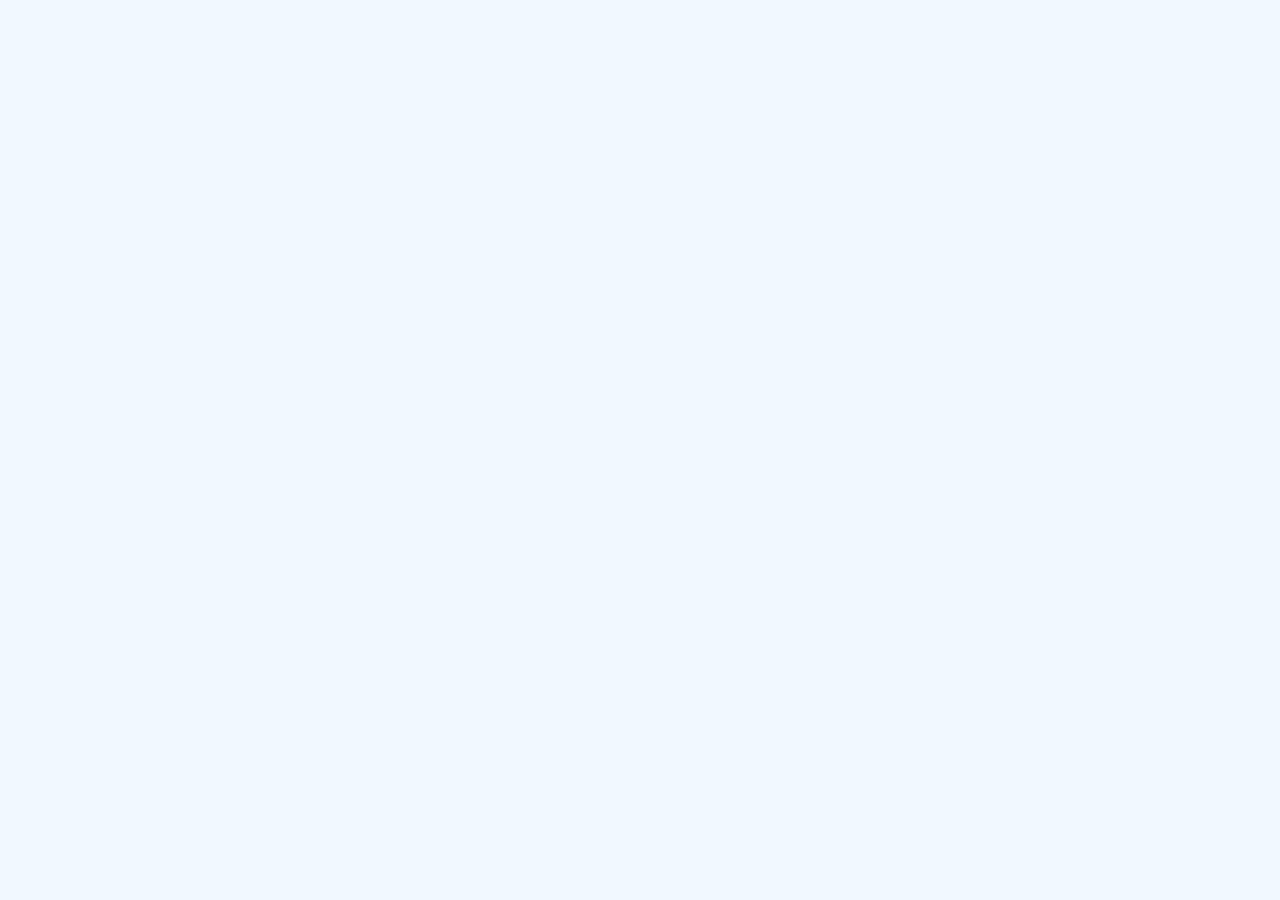
==== administrator.html @ f4a034f3 "created new files" ====
<!DOCTYPE html>
<html lang="en">
<head>
    <meta charset="UTF-8">
    <meta name="viewport" content="width=device-width, initial-scale=1.0">
    <link rel="stylesheet" href="./styles/modern-normalize.css">
    <link href="https://api.fontshare.com/v2/css?f[]=general-sans@400,401,500,600,700&display=swap" rel="stylesheet">
    <link rel="stylesheet" href="./styles/style.css">
    
    <link rel="stylesheet" href="./styles/utils.css">
    <title>Administrator</title>
</head>
<body>
    

    

















 <script src="./src/main.js"></script>
</body>
</html>
---- styles/style.css ----
:root{
    --clr-sky50: #f0f9ff;
    --clr-sky100: #e0f2fe;
    --clr-sky200: #bae6fd;
    --clr-sky300: #7dd3fc;
    --clr-sky400: #38bdf8;
    --clr-sky500: #0ea5e9;
    --clr-sky600: #0284c7;
    --clr-sky700: #0369a1;
    --clr-sky800: #075985;
    --clr-sky900: #0c4a6e;
    --clr-sky950: #082f49;

    --clr-neutral50: #fafafa;
    --clr-neutral950: #0a0a0a;

    --clr-red300: #fca5a5;
    --clr-green300: #86efac;


  /* sizes */
  --size-xxs: 0.5rem;
  --size-xs: 0.75rem;
  --size-sm: 0.875rem;
  --size-base: 1rem;
  --size-lg: 1.125rem;
  --size-xl: 1.25rem;
  --size-2xl: 1.5rem;
  --size-3xl: 1.875rem;
  --size-4xl: 2.25rem;
  --size-5xl: 3rem;
  --size-6xl: 3.75rem;
  --size-7xl: 4.5rem;
  --size-8xl: 6rem;
  --size-9xl: 8rem;
  --size-10xl: 10rem;
}



*{
    margin: 0;
    line-height: calc(1em + 0.5rem);
}

html{
    scroll-behavior: smooth;
}

body{
    font-family: 'General Sans', sans-serif;
    background-color: var(--clr-sky50);
    color: var(--clr-sky900);
}

img,
picture{
    display: block;
    max-width: 100%;
    user-select: none;
}

button{
    display: inline-block;
    padding: 0;
    border: none;
    background: none;
    cursor: pointer;
    color: inherit;
}

a{
    color: var(--clr-sky500);
    cursor: pointer;
}

strong{
    color: var(--clr-sky950);
}
---- styles/utils.css ----
/* xs */
/* @media (min-width: 475px) {} */

/* sm */
/* @media (min-width: 640px) {} */

/* md */
/* @media (min-width: 768px) {} */

/* lg */
/* @media (min-width: 1024px) {} */

/* xl */
/* @media (min-width: 1280px) {} */

/* 2xl */
/* @media (min-width: 1536px) {} */


.btn {
    display: inline-block;
    font-weight: 600;
    text-decoration: none;
    letter-spacing: -0.05em;
    background-color: var(--clr-sky500);
    color: var(--clr-sky50);
    padding: 0.5em 1em;
    border-radius: 6px;
    margin-left: 0.5em;
    transition: transform 0.2s;
}

.btn:hover {
    transform: translateY(-2px);
}

.container{
    width: 100%;
    margin-left: auto;
    margin-right: auto;
    padding-left: 0.5rem;
    padding-right: 0.5rem;
    border: 1px solid var(--clr-red300);
}

.section{
    margin-top: 5rem;
}

/* xs */
@media (min-width: 475px) {
    .container{
        max-width: 475px;
    }
}

/* sm */
@media (min-width: 640px) {
    .container{
        max-width: 640px;
    }
}

/* md */
@media (min-width: 768px) {
    .container{
        max-width: 768px;
    }
}

/* lg */
@media (min-width: 1024px) {
    .container{
        max-width: 1024px;
    }

    .section{
        margin-top: 10rem;
    }
}

/* xl */
@media (min-width: 1280px) {
    .container{
        max-width: 1280px;
    }
}

/* 2xl */
@media (min-width: 1536px) {
    .container{
        max-width: 1536px;
    }
}
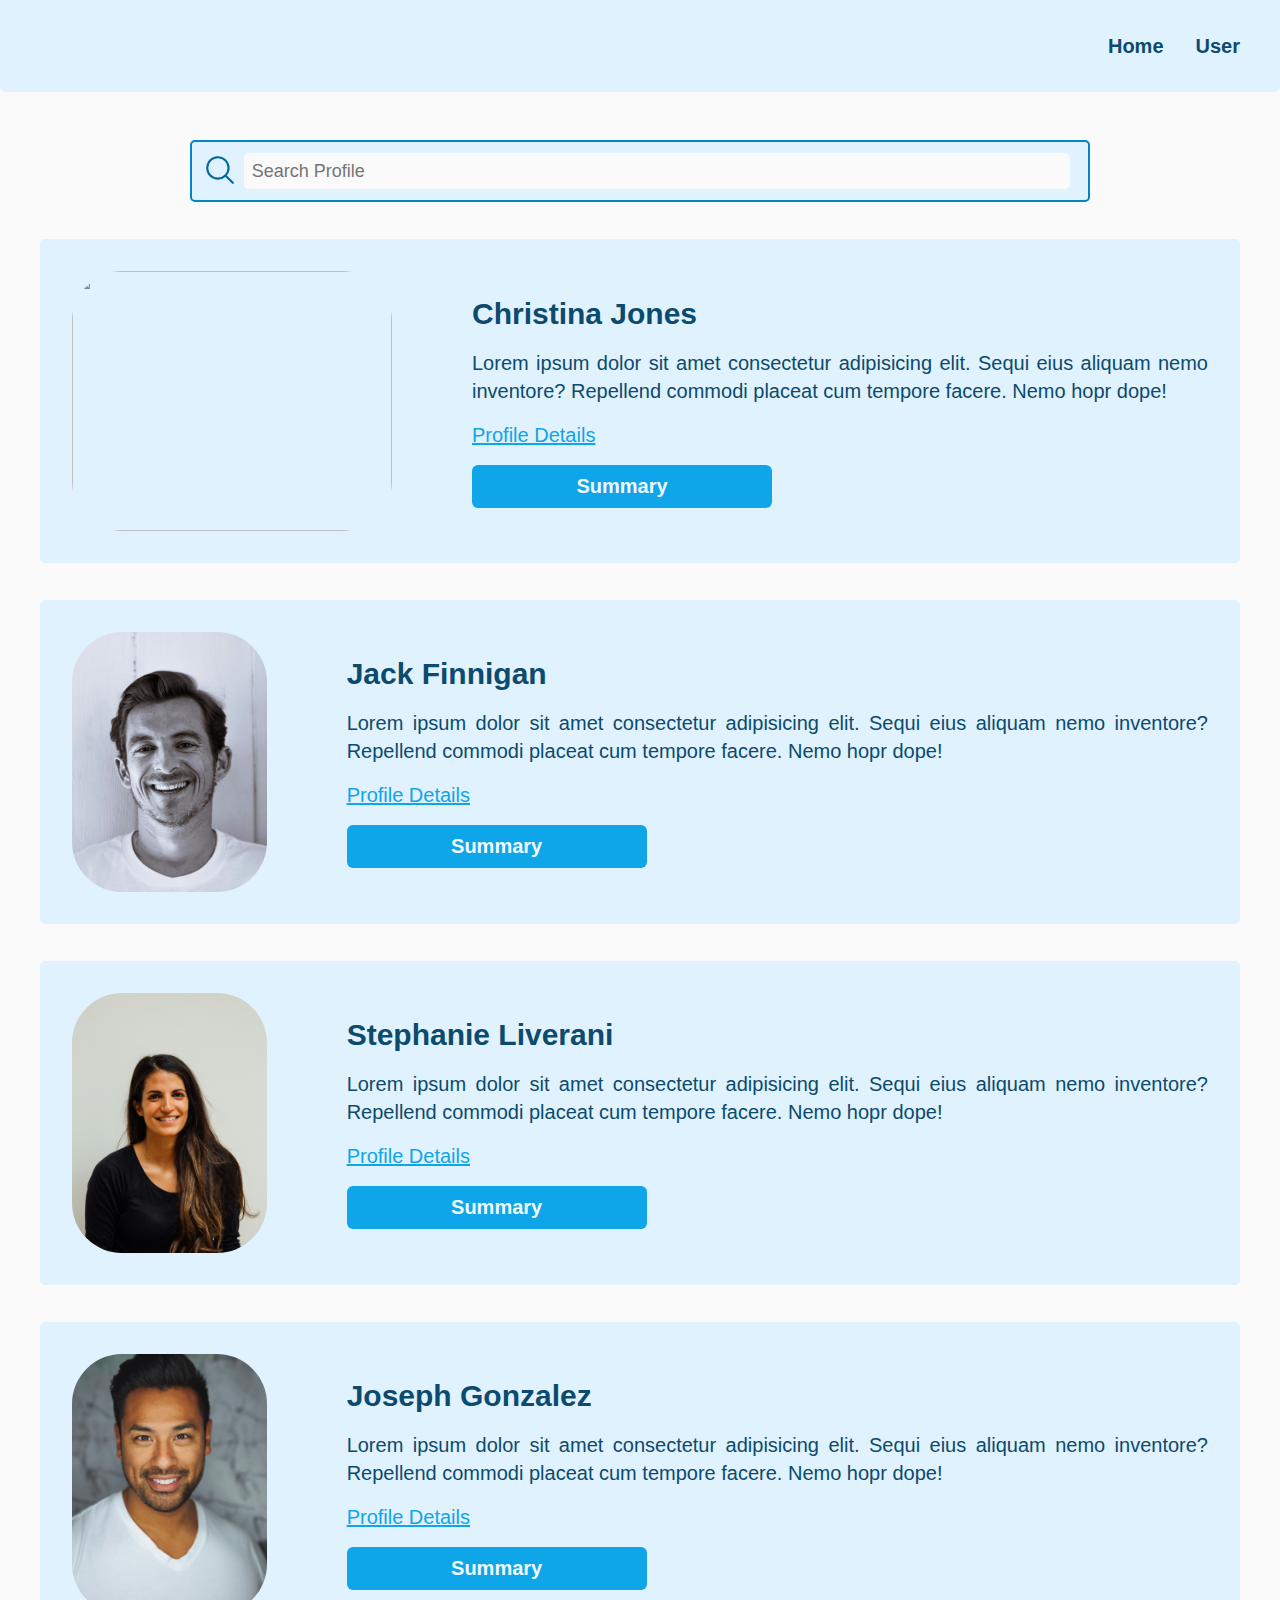
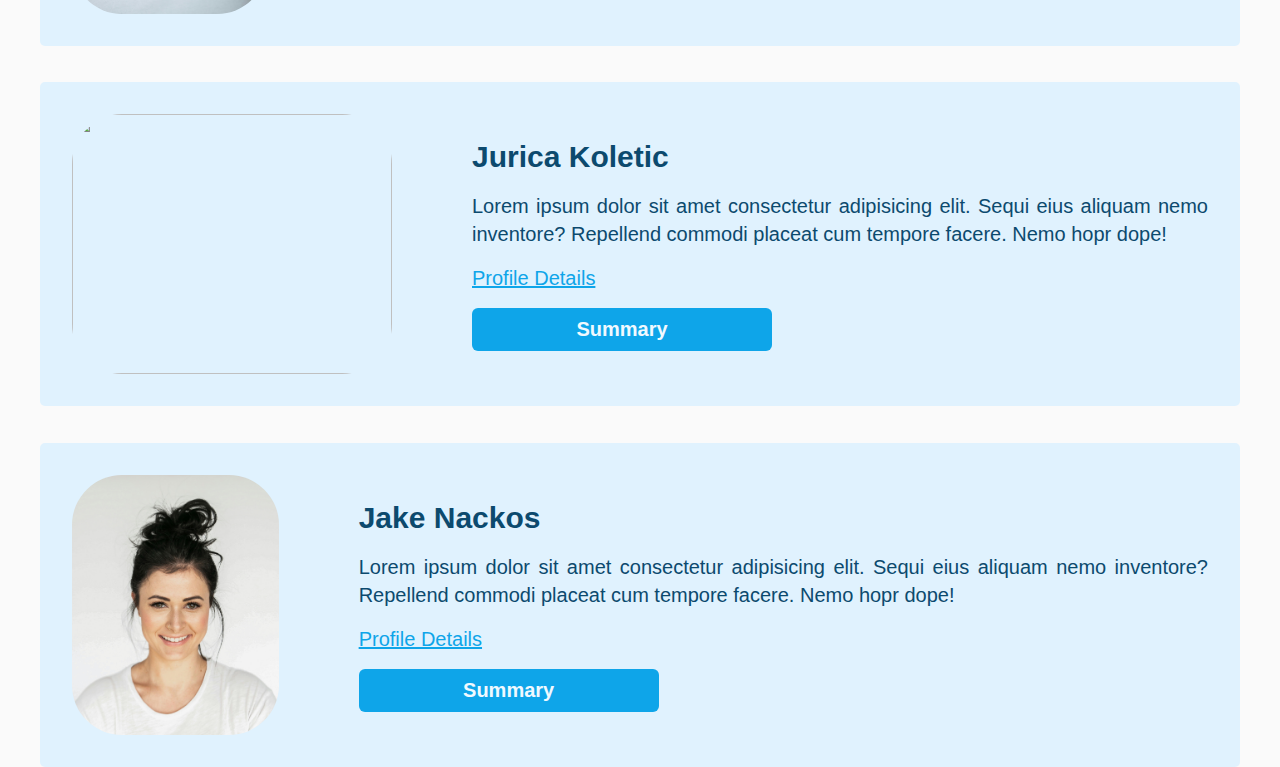
==== commit e651ccc3: "add administrator files" ====
--- a/administrator.html
+++ b/administrator.html
@@ -5,30 +5,118 @@
     <meta name="viewport" content="width=device-width, initial-scale=1.0">
     <link rel="stylesheet" href="./styles/modern-normalize.css">
     <link href="https://api.fontshare.com/v2/css?f[]=general-sans@400,401,500,600,700&display=swap" rel="stylesheet">
+    <link rel="stylesheet" href="https://cdnjs.cloudflare.com/ajax/libs/font-awesome/6.4.2/css/all.min.css" integrity="sha512-z3gLpd7yknf1YoNbCzqRKc4qyor8gaKU1qmn+CShxbuBusANI9QpRohGBreCFkKxLhei6S9CQXFEbbKuqLg0DA==" crossorigin="anonymous" referrerpolicy="no-referrer" />
     <link rel="stylesheet" href="./styles/style.css">
-    
+    <link rel="stylesheet" href="./styles/components/administrator.css">
     <link rel="stylesheet" href="./styles/utils.css">
     <title>Administrator</title>
 </head>
 <body>
-    
+  <header class="header container">
+    <nav>
+        <ul class="header__menu">
+          <li>
+            <a href="./index.html" class="header__link">Home</a>
+          </li>
+          <li>
+            <a href="user.html" class="header__link">User</a>
+          </li>
+        </ul>
+    </nav>
+  </header>
+  <main>
+    <section class="main container section">
+      <form class="search">
+        <div class="search__icon">
+          <svg xmlns="http://www.w3.org/2000/svg" viewBox="0 0 24 24" fill="currentColor">
+            <path fill-rule="evenodd" d="M10.5 3.75a6.75 6.75 0 1 0 0 13.5 6.75 6.75 0 0 0 0-13.5ZM2.25 10.5a8.25 8.25 0 1 1 14.59 5.28l4.69 4.69a.75.75 0 1 1-1.06 1.06l-4.69-4.69A8.25 8.25 0 0 1 2.25 10.5Z" clip-rule="evenodd" />
+          </svg>
+        </div>
+        <input type="text" name="" id="search__input" class="search__input" placeholder="Search Profile">
+      </form>
+      <div class="profile__list">
 
-    
+        <div class="profile">
+          <img src="./images/prof1.jpg" alt="" class="profile__photo">
+          <div class="profile__content">
+            <h2 class="profile__name">Christina Jones</h2>
+            <p class="profile__description">
+              Lorem ipsum dolor sit amet consectetur adipisicing elit. Sequi eius aliquam nemo inventore? Repellend commodi placeat cum tempore facere. Nemo hopr dope!
+            </p>
+            <a href="profileD1.html" target="_blank" class="profile__details">Profile Details</a>
+            <button class="profile__summary btn">Summary</button>
+          </div>
+        </div>
+
+        <div class="profile">
+          <img src="./images/prof2.jpg" alt="" class="profile__photo">
+          <div class="profile__content">
+            <h2 class="profile__name">Jack Finnigan</h2>
+            <p class="profile__description">
+              Lorem ipsum dolor sit amet consectetur adipisicing elit. Sequi eius aliquam nemo inventore? Repellend commodi placeat cum tempore facere. Nemo hopr dope!
+            </p>
+            <a href="profileD2.html" target="_blank" class="profile__details">Profile Details</a>
+            <button class="profile__summary btn">Summary</button>
+          </div>
+        </div>
+
+        <div class="profile">
+          <img src="./images/prof3.jpg" alt="" class="profile__photo">
+          <div class="profile__content">
+            <h2 class="profile__name">Stephanie Liverani</h2>
+            <p class="profile__description">
+              Lorem ipsum dolor sit amet consectetur adipisicing elit. Sequi eius aliquam nemo inventore? Repellend commodi placeat cum tempore facere. Nemo hopr dope!
+            </p>
+            <a href="profileD3.html" target="_blank" class="profile__details">Profile Details</a>
+            <button class="profile__summary btn">Summary</button>
+          </div>
+        </div>
+
+        <div class="profile">
+          <img src="./images/prof4.jpg" alt="" class="profile__photo">
+          <div class="profile__content">
+            <h2 class="profile__name">Joseph Gonzalez</h2>
+            <p class="profile__description">
+              Lorem ipsum dolor sit amet consectetur adipisicing elit. Sequi eius aliquam nemo inventore? Repellend commodi placeat cum tempore facere. Nemo hopr dope!
+            </p>
+            <a href="profileD4.html" target="_blank" class="profile__details">Profile Details</a>
+            <button class="profile__summary btn">Summary</button>
+          </div>
+        </div>
+
+        <div class="profile">
+          <img src="./images/prof5.jpg" alt="" class="profile__photo">
+          <div class="profile__content">
+            <h2 class="profile__name">Jurica Koletic</h2>
+            <p class="profile__description">
+              Lorem ipsum dolor sit amet consectetur adipisicing elit. Sequi eius aliquam nemo inventore? Repellend commodi placeat cum tempore facere. Nemo hopr dope!
+            </p>
+            <a href="profileD5.html" target="_blank" class="profile__details">Profile Details</a>
+            <button class="profile__summary btn">Summary</button>
+          </div>
+        </div>
+
+        <div class="profile">
+          <img src="./images/prof6.jpg" alt="" class="profile__photo">
+          <div class="profile__content">
+            <h2 class="profile__name">Jake Nackos</h2>
+            <p class="profile__description">
+              Lorem ipsum dolor sit amet consectetur adipisicing elit. Sequi eius aliquam nemo inventore? Repellend commodi placeat cum tempore facere. Nemo hopr dope!
+            </p>
+            <a href="profileD6.html" target="_blank" class="profile__details">Profile Details</a>
+            <button class="profile__summary btn">Summary</button>
+          </div>
+        </div>
+
+      </div>
+
+    </section>
+  </main>
 
 
 
 
-
-
-
-
-
-
-
-
-
-
-
+  <footer class="footer container section"></footer>
 
 
  <script src="./src/main.js"></script>
--- a/styles/style.css
+++ b/styles/style.css
@@ -49,7 +49,7 @@
 
 body{
     font-family: 'General Sans', sans-serif;
-    background-color: var(--clr-sky50);
+    background-color: var(--clr-neutral50);
     color: var(--clr-sky900);
 }
 
@@ -75,5 +75,5 @@
 }
 
 strong{
-    color: var(--clr-sky950);
+    color: var(--clr-sky900);
 }--- a/styles/components/administrator.css
+++ b/styles/components/administrator.css
@@ -0,0 +1,364 @@
+.header{
+    padding-top: 1rem;
+    padding-bottom: 1rem;
+    position: sticky;
+    top: 0;
+    z-index: 3;
+    background-color: var(--clr-sky100);
+    border-bottom-left-radius: 5px;
+    border-bottom-right-radius: 5px;
+}
+
+.header__menu{
+    display: flex;
+    justify-content: flex-end;
+    align-items: center;
+    list-style: none;
+   
+}
+
+
+.header__link{
+    text-decoration: none;
+    color: var(--clr-sky900);
+    font-size: var(--size-sm);
+    font-weight: 600;
+    margin-right: 1.5rem;
+    transition: all 0.3s;
+}
+
+.header__link:hover{
+    letter-spacing: 0.03rem;
+    font-weight: 700;
+    color: var(--clr-sky400);
+}
+
+
+.main{
+    height: 100vh;
+}
+
+
+.search{
+    width: 100%;
+    /* margin-left: auto;
+    margin-right: auto; */
+    padding: 0.3rem;
+    display: flex;
+    flex-direction: row;
+    justify-content: center;
+    border: 2px solid var(--clr-sky600);
+    border-radius: 5px;
+    background-color: var(--clr-sky100);
+}
+
+.search__icon{
+    color: var(--clr-sky700);
+    width: var(--size-lg);
+    height: var(--size-lg);
+    background-color: var(--clr-sky100);
+    /* padding-right: 3px; */
+    
+}
+
+.search__input{
+    border: none;
+    outline: none;
+    box-shadow: none;
+    border-radius: 5px;
+    width: 100%;
+    font-size: var(--size-sm);
+    padding: 0.3rem;
+    margin-left: 0.3rem;
+    margin-right: 0.2rem;
+    color: var(--clr-sky950);
+    background-color: var(--clr-neutral50);
+    
+}
+
+.search__input:focus{
+    border: 1px solid var(--clr-sky600);
+}
+
+
+.profile{
+    display: flex;
+    flex-direction: column;
+    justify-content: center;
+    align-items: center;
+    gap: 1rem;
+    margin-top: 2rem;
+    padding: 1rem;
+    background-color: var(--clr-sky100);
+    border-radius: 5px;
+}
+
+.profile__photo{
+    width: 140px;
+    height: 130px;
+    object-fit: cover;
+    border-radius: 50px 50px;
+}
+
+.profile__content{
+    display: flex;
+    flex-direction: column;
+    justify-content: center;
+    /* align-items: center; */
+    gap: 0.3rem;
+    /* margin-left: 5rem;
+    margin-right: 5rem; */
+    
+}
+
+.profile__name{
+    font-size: var(--size-lg);
+    text-align: center;
+}
+
+.profile__description{
+    
+    font-size: var(--size-sm);
+    text-align: justify;
+}
+
+.profile__details{
+    color: var(--clr-sky500);
+    font-size: var(--size-sm);
+    font-weight: 500;
+    /* text-align: center; */
+    transition: all 0.3s;
+}
+.profile__details:hover{
+    color: var(--clr-sky700);
+    font-weight: 600;
+}
+
+.profile__summary{
+    font-size: var(--size-base);
+}
+
+
+
+/* xs */
+@media (min-width: 475px) {
+    .header{
+        padding-top: 1.5rem;
+        padding-bottom: 1.5rem;
+    }
+    
+    
+    .header__link{
+        font-size: var(--size-base);
+        margin-right: 1.2rem;
+    }
+    
+    
+    .search{
+        padding: 0.4rem;
+    }
+    
+    .search__icon{
+        width: var(--size-xl);
+        height: var(--size-xl);  
+    }
+    
+    .search__input{
+        font-size: var(--size-base);
+        padding-left: 0.3rem;
+        margin-left: 0.4rem;
+        margin-right: 0.2rem; 
+    }
+    
+    .profile{
+        gap: 1rem;
+        margin-top: 2.2rem;
+        padding: 1.3rem;
+    }
+    
+    .profile__photo{
+        width: 150px;
+        height: 140px;
+    }
+    
+    .profile__content{
+        gap: 0.4rem;
+   
+    }
+    
+    .profile__name{
+        font-size: var(--size-xl);
+    }
+    
+    .profile__description{
+        
+        font-size: var(--size-base);
+    }
+    
+    .profile__details{
+        font-size: var(--size-base);
+    }
+    
+    .profile__summary{
+        font-size: var(--size-base);
+    }
+}
+
+/* sm */
+@media (min-width: 640px) {
+    .profile__summary{
+        width:300px;
+        margin: auto;
+
+    }
+}
+
+/* md */
+@media (min-width: 768px) {
+    .header{
+        padding-top: 2rem;
+        padding-bottom: 2rem;
+    }
+    
+    .header__link{
+        font-size: var(--size-lg);
+        margin-right: 1.5rem;
+    }
+    
+
+    
+    .search{
+        padding: 0.5rem;
+        border-radius: 5px;
+    }
+    
+    .search__icon{
+        width: var(--size-3xl);
+        height: var(--size-3xl);
+    }
+    
+    .search__input{
+        font-size: var(--size-lg);
+        padding-left: 0.5rem;
+        margin-left: 0.4rem;
+        margin-right: 0.4rem;
+        
+    }
+    
+    
+    .profile{
+        display: flex;
+        flex-direction: row;
+        justify-content: center;
+        align-items: center;
+        gap: 3rem;
+        margin-top: 2.3rem;
+        padding: 2rem;
+    }
+    
+    .profile__photo{
+        width: 260px;
+        height: 200px;
+    }
+    
+    .profile__content{
+        gap: 0.5rem;
+        
+    }
+    
+    .profile__name{
+        font-size: var(--size-2xl);
+        text-align: left;
+    }
+    
+    .profile__description{
+        
+        font-size: var(--size-lg);
+    }
+    
+    .profile__details{
+        font-size: var(--size-lg);
+    }
+    
+    .profile__summary{
+        font-size: var(--size-lg);
+        width:100%;
+        margin: 0;
+    }
+}
+
+/* lg */
+@media (min-width: 1024px) {
+    .search{
+        width:750px;
+        margin: auto;
+    }
+
+    .profile__summary{
+        width:300px;
+
+    }
+}
+
+/* xl */
+@media (min-width: 1280px) {
+    
+    .header__link{
+        font-size: var(--size-xl);
+        margin-right: 2rem;
+    }
+    
+
+    
+    .search{
+        padding: 0.7rem;
+        width:900px;
+    }
+    
+    .search__icon{
+        width: var(--size-4xl);
+        height: var(--size-4xl);
+    }
+    
+    .search__input{
+        padding: 1;  
+    }
+    
+    
+    .profile{
+        width:1200px;
+        gap: 5rem;
+        margin-left: auto;
+        margin-right: auto;
+       
+    }
+    
+    .profile__photo{
+        width: 320px;
+        height: 260px;
+    }
+    
+    .profile__content{
+        gap: 1rem;
+    }
+    
+    .profile__name{
+        font-size: var(--size-3xl);
+    }
+    
+    .profile__description{
+        
+        font-size: var(--size-xl);
+    }
+    
+    .profile__details{
+        font-size: var(--size-xl);
+    }
+    
+    .profile__summary{
+        font-size: var(--size-xl);
+    }
+}
+
+/* 2xl */
+/* @media (min-width: 1536px) {} */--- a/styles/utils.css
+++ b/styles/utils.css
@@ -21,12 +21,12 @@
     display: inline-block;
     font-weight: 600;
     text-decoration: none;
-    letter-spacing: -0.05em;
+    /* letter-spacing: -0.05em; */
     background-color: var(--clr-sky500);
     color: var(--clr-sky50);
     padding: 0.5em 1em;
     border-radius: 6px;
-    margin-left: 0.5em;
+    /* margin-left: 0.5em; */
     transition: transform 0.2s;
 }
 
@@ -40,11 +40,11 @@
     margin-right: auto;
     padding-left: 0.5rem;
     padding-right: 0.5rem;
-    border: 1px solid var(--clr-red300);
+    /* border: 1px solid var(--clr-red300); */
 }
 
 .section{
-    margin-top: 5rem;
+    margin-top: 2rem;
 }
 
 /* xs */
@@ -75,7 +75,7 @@
     }
 
     .section{
-        margin-top: 10rem;
+        margin-top: 3rem;
     }
 }
 
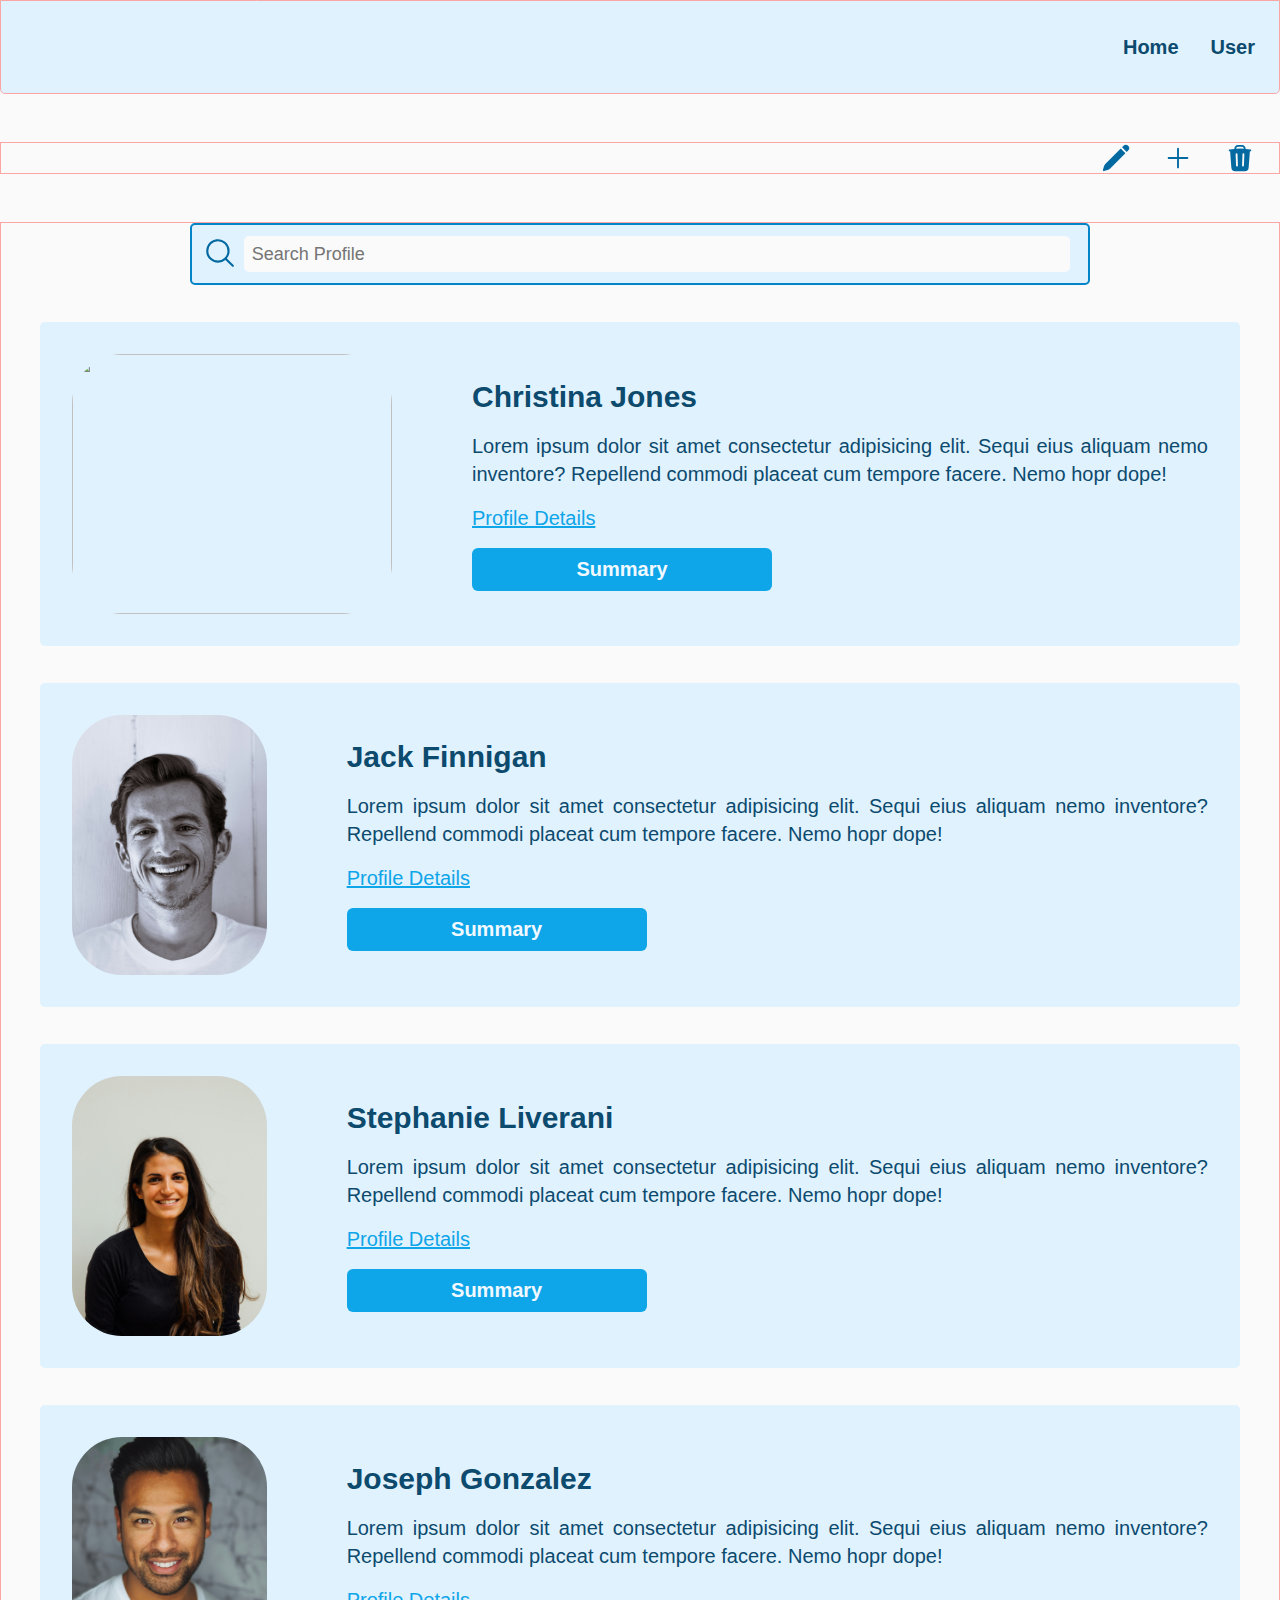
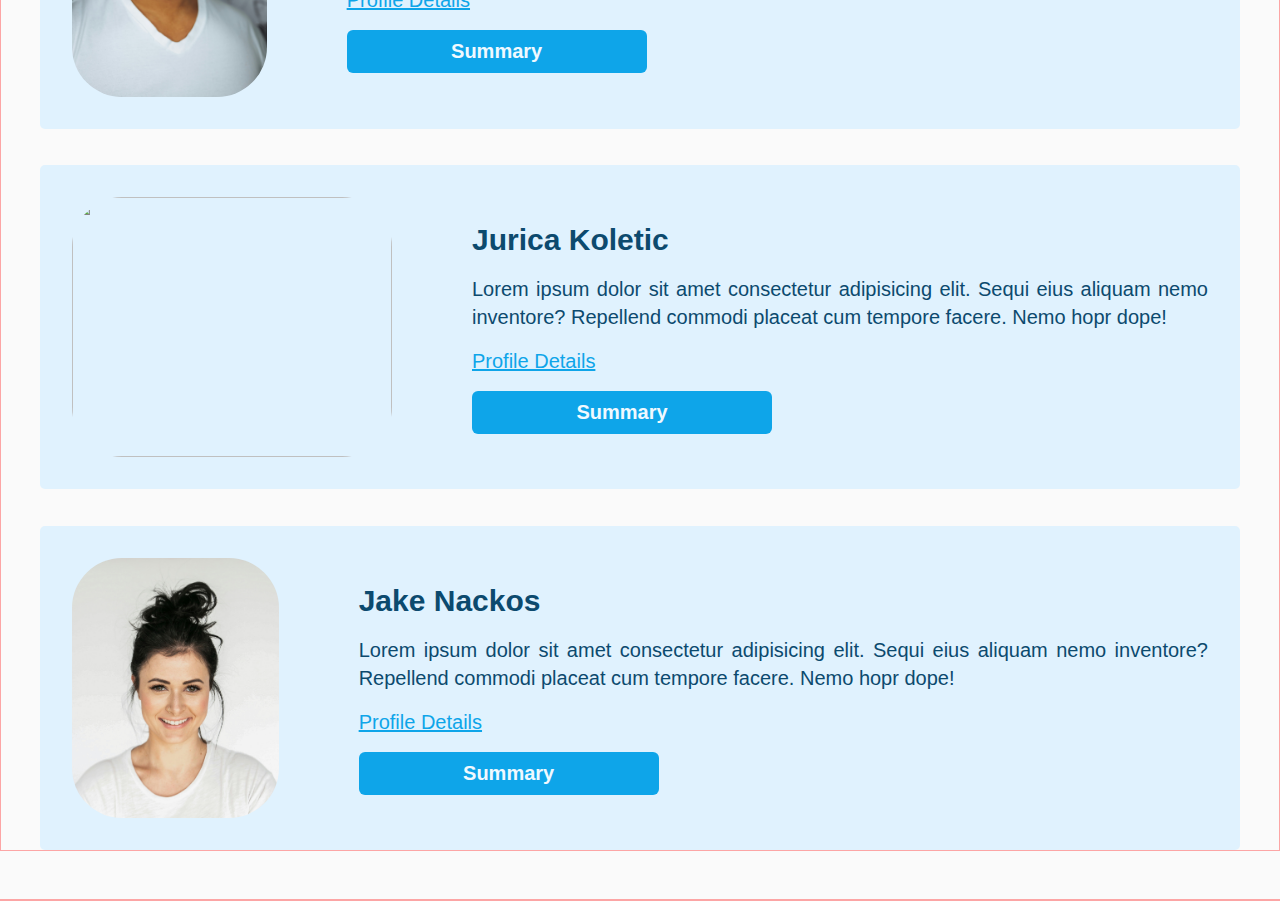
==== commit b5a4149d: "administrator file" ====
--- a/administrator.html
+++ b/administrator.html
@@ -16,15 +16,37 @@
     <nav>
         <ul class="header__menu">
           <li>
-            <a href="./index.html" class="header__link">Home</a>
+            <a href="index.html" class="header__link">Home</a>
           </li>
           <li>
-            <a href="user.html" class="header__link">User</a>
+            <a href="user.html" class="header__link user__link">User</a>
           </li>
         </ul>
     </nav>
   </header>
   <main>
+    <section class="main__edit container section">
+      <button class="edit" title="Edit Profile">
+        <svg xmlns="http://www.w3.org/2000/svg" viewBox="0 0 24 24" fill="currentColor">
+          <path d="M21.731 2.269a2.625 2.625 0 0 0-3.712 0l-1.157 1.157 3.712 3.712 1.157-1.157a2.625 2.625 0 0 0 0-3.712ZM19.513 8.199l-3.712-3.712-12.15 12.15a5.25 5.25 0 0 0-1.32 2.214l-.8 2.685a.75.75 0 0 0 .933.933l2.685-.8a5.25 5.25 0 0 0 2.214-1.32L19.513 8.2Z" />
+        </svg>
+      </button>
+
+      <button class="add" title="Add Profile">
+        <svg xmlns="http://www.w3.org/2000/svg" viewBox="0 0 24 24" fill="currentColor">
+          <path fill-rule="evenodd" d="M12 3.75a.75.75 0 0 1 .75.75v6.75h6.75a.75.75 0 0 1 0 1.5h-6.75v6.75a.75.75 0 0 1-1.5 0v-6.75H4.5a.75.75 0 0 1 0-1.5h6.75V4.5a.75.75 0 0 1 .75-.75Z" clip-rule="evenodd" />
+        </svg>
+      </button>
+
+      <button class="delete" title="Delete Profile">
+        <svg xmlns="http://www.w3.org/2000/svg" viewBox="0 0 24 24" fill="currentColor">
+          <path fill-rule="evenodd" d="M16.5 4.478v.227a48.816 48.816 0 0 1 3.878.512.75.75 0 1 1-.256 1.478l-.209-.035-1.005 13.07a3 3 0 0 1-2.991 2.77H8.084a3 3 0 0 1-2.991-2.77L4.087 6.66l-.209.035a.75.75 0 0 1-.256-1.478A48.567 48.567 0 0 1 7.5 4.705v-.227c0-1.564 1.213-2.9 2.816-2.951a52.662 52.662 0 0 1 3.369 0c1.603.051 2.815 1.387 2.815 2.951Zm-6.136-1.452a51.196 51.196 0 0 1 3.273 0C14.39 3.05 15 3.684 15 4.478v.113a49.488 49.488 0 0 0-6 0v-.113c0-.794.609-1.428 1.364-1.452Zm-.355 5.945a.75.75 0 1 0-1.5.058l.347 9a.75.75 0 1 0 1.499-.058l-.346-9Zm5.48.058a.75.75 0 1 0-1.498-.058l-.347 9a.75.75 0 0 0 1.5.058l.345-9Z" clip-rule="evenodd" />
+        </svg>
+        
+      </button>
+      
+    </section>
+
     <section class="main container section">
       <form class="search">
         <div class="search__icon">
--- a/styles/components/administrator.css
+++ b/styles/components/administrator.css
@@ -14,6 +14,7 @@
     justify-content: flex-end;
     align-items: center;
     list-style: none;
+    gap: 1rem;
    
 }
 
@@ -23,7 +24,7 @@
     color: var(--clr-sky900);
     font-size: var(--size-sm);
     font-weight: 600;
-    margin-right: 1.5rem;
+    /* margin-right: 1.5rem; */
     transition: all 0.3s;
 }
 
@@ -33,9 +34,59 @@
     color: var(--clr-sky400);
 }
 
+.user__link{
+    margin-right: 1rem;
+}
+
+.main__edit{
+    display: flex;
+    flex-direction: row;
+    justify-content: flex-end;
+    align-items: center;
+    gap: 1rem;
+   
+}
+
+.edit{
+    color: var(--clr-sky700);
+    width: var(--size-lg);
+    height: var(--size-lg);
+    transition: all 0.3s;   
+   
+}
+
+.edit:hover{
+    color: var(--clr-sky400);
+}
+
+.add{
+    color: var(--clr-sky700);
+    width: var(--size-lg);
+    height: var(--size-lg);
+    transition: all 0.3s;
+    
+}
+.add:hover{
+    color: var(--clr-sky400);
+}
+
+
+.delete{
+    color: var(--clr-sky700);
+    width: var(--size-lg);
+    height: var(--size-lg);
+    margin-right: 1rem;
+    transition: all 0.3s;
+    
+    
+}
+.delete:hover{
+    color: var(--clr-sky400);
+}
 
 .main{
-    height: 100vh;
+    height: 100%;
+    
 }
 
 
@@ -148,11 +199,37 @@
     }
     
     
+    
     .header__link{
         font-size: var(--size-base);
-        margin-right: 1.2rem;
-    }
-    
+    }
+    
+    /* .main__edit{
+        
+        gap: 1.5rem;
+    } */
+    
+    .edit{
+        color: var(--clr-sky700);
+        width: var(--size-xl);
+        height: var(--size-xl);
+       
+    }
+    
+    .add{
+        color: var(--clr-sky700);
+        width: var(--size-xl);
+        height: var(--size-xl);
+        
+    }
+    
+    .delete{
+        color: var(--clr-sky700);
+        width: var(--size-xl);
+        height: var(--size-xl);
+        
+        
+    }
     
     .search{
         padding: 0.4rem;
@@ -220,11 +297,40 @@
         padding-bottom: 2rem;
     }
     
+    .header__menu{
+        gap: 1.5rem;
+    }
+
     .header__link{
         font-size: var(--size-lg);
-        margin-right: 1.5rem;
-    }
-    
+    }
+    
+    .main__edit{
+        
+        gap: 1.5rem;
+    }
+    
+    .edit{
+        color: var(--clr-sky700);
+        width: var(--size-2xl);
+        height: var(--size-2xl);
+       
+    }
+    
+    .add{
+        color: var(--clr-sky700);
+        width: var(--size-2xl);
+        height: var(--size-2xl);
+        
+    }
+    
+    .delete{
+        color: var(--clr-sky700);
+        width: var(--size-2xl);
+        height: var(--size-2xl);
+        
+        
+    }
 
     
     .search{
@@ -303,11 +409,40 @@
 /* xl */
 @media (min-width: 1280px) {
     
+    .header__menu{
+        gap: 2rem;
+    }
+
+
     .header__link{
         font-size: var(--size-xl);
-        margin-right: 2rem;
-    }
-    
+    }
+
+    .main__edit{
+        gap: 2rem;
+    }
+    
+    .edit{
+        color: var(--clr-sky700);
+        width: var(--size-3xl);
+        height: var(--size-3xl);
+       
+    }
+    
+    .add{
+        color: var(--clr-sky700);
+        width: var(--size-3xl);
+        height: var(--size-3xl);
+        
+    }
+    
+    .delete{
+        color: var(--clr-sky700);
+        width: var(--size-3xl);
+        height: var(--size-3xl);
+        
+        
+    }
 
     
     .search{
--- a/styles/utils.css
+++ b/styles/utils.css
@@ -40,7 +40,7 @@
     margin-right: auto;
     padding-left: 0.5rem;
     padding-right: 0.5rem;
-    /* border: 1px solid var(--clr-red300); */
+    border: 1px solid var(--clr-red300);
 }
 
 .section{
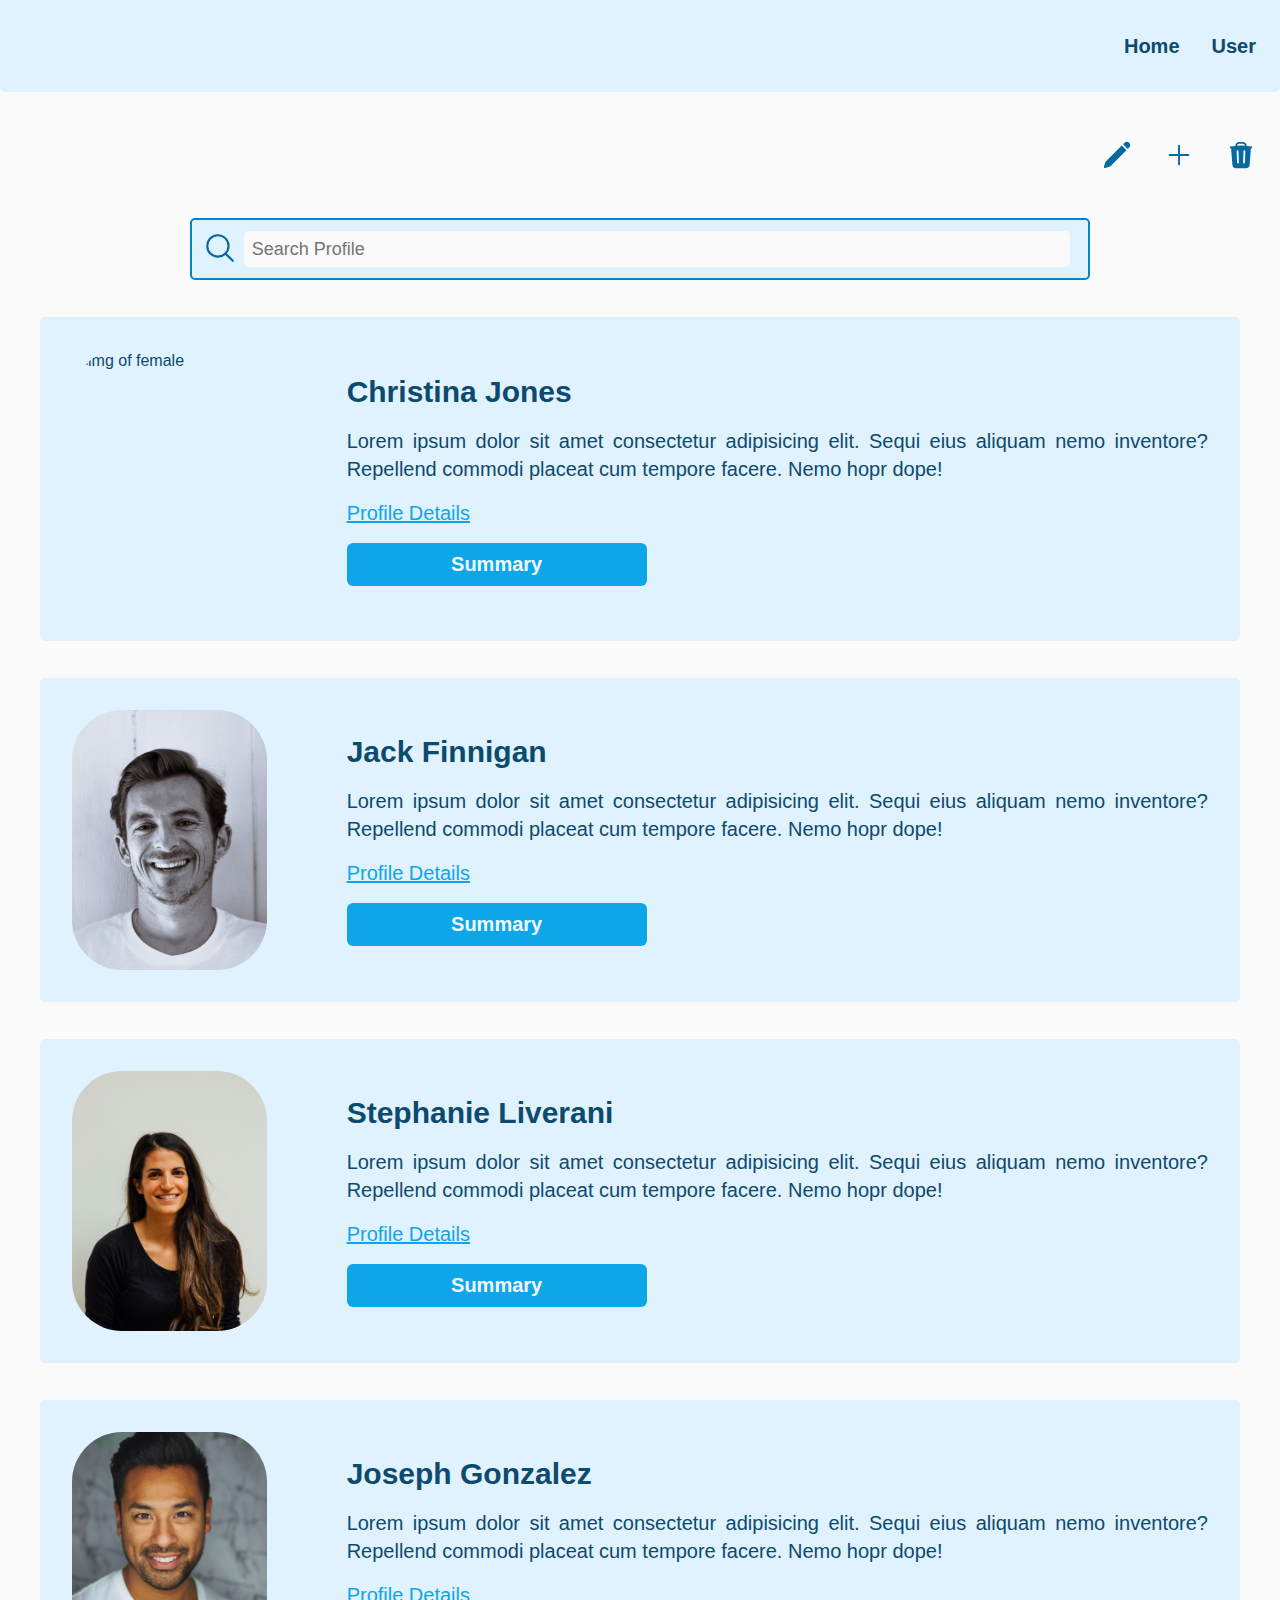
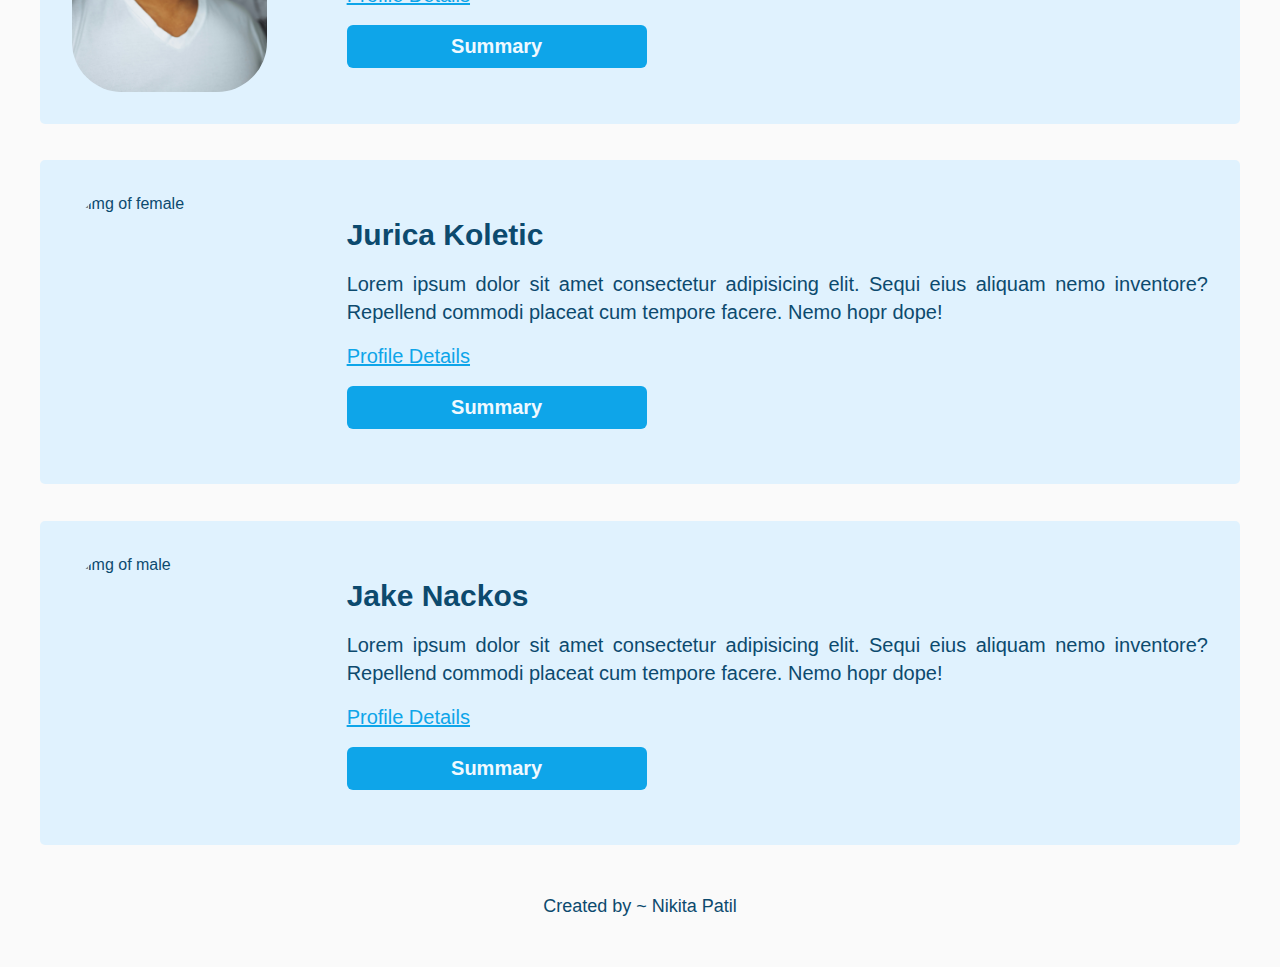
==== commit b0f19118: "final check" ====
--- a/administrator.html
+++ b/administrator.html
@@ -59,7 +59,7 @@
       <div class="profile__list">
 
         <div class="profile">
-          <img src="./images/prof1.jpg" alt="" class="profile__photo">
+          <img src="./images/prof1.jpg" alt="img of female" class="profile__photo">
           <div class="profile__content">
             <h2 class="profile__name">Christina Jones</h2>
             <p class="profile__description">
@@ -71,7 +71,7 @@
         </div>
 
         <div class="profile">
-          <img src="./images/prof2.jpg" alt="" class="profile__photo">
+          <img src="./images/prof2.jpg" alt="img of male" class="profile__photo">
           <div class="profile__content">
             <h2 class="profile__name">Jack Finnigan</h2>
             <p class="profile__description">
@@ -83,7 +83,7 @@
         </div>
 
         <div class="profile">
-          <img src="./images/prof3.jpg" alt="" class="profile__photo">
+          <img src="./images/prof3.jpg" alt="img of female" class="profile__photo">
           <div class="profile__content">
             <h2 class="profile__name">Stephanie Liverani</h2>
             <p class="profile__description">
@@ -95,7 +95,7 @@
         </div>
 
         <div class="profile">
-          <img src="./images/prof4.jpg" alt="" class="profile__photo">
+          <img src="./images/prof4.jpg" alt="img of male" class="profile__photo">
           <div class="profile__content">
             <h2 class="profile__name">Joseph Gonzalez</h2>
             <p class="profile__description">
@@ -107,7 +107,7 @@
         </div>
 
         <div class="profile">
-          <img src="./images/prof5.jpg" alt="" class="profile__photo">
+          <img src="./images/prof5.jpg" alt="img of female" class="profile__photo">
           <div class="profile__content">
             <h2 class="profile__name">Jurica Koletic</h2>
             <p class="profile__description">
@@ -119,7 +119,7 @@
         </div>
 
         <div class="profile">
-          <img src="./images/prof6.jpg" alt="" class="profile__photo">
+          <img src="./images/prof6.jpg" alt="img of male" class="profile__photo">
           <div class="profile__content">
             <h2 class="profile__name">Jake Nackos</h2>
             <p class="profile__description">
@@ -138,7 +138,9 @@
 
 
 
-  <footer class="footer container section"></footer>
+  <footer class="container section">
+    <p>Created by ~ Nikita Patil</p>
+  </footer>
 
 
  <script src="./src/main.js"></script>
--- a/styles/utils.css
+++ b/styles/utils.css
@@ -40,11 +40,17 @@
     margin-right: auto;
     padding-left: 0.5rem;
     padding-right: 0.5rem;
-    border: 1px solid var(--clr-red300);
+    /* border: 1px solid var(--clr-red300); */
 }
 
 .section{
     margin-top: 2rem;
+}
+
+footer{
+    text-align: center;
+    font-size: var(--size-lg);
+    margin-bottom: 3rem;
 }
 
 /* xs */
